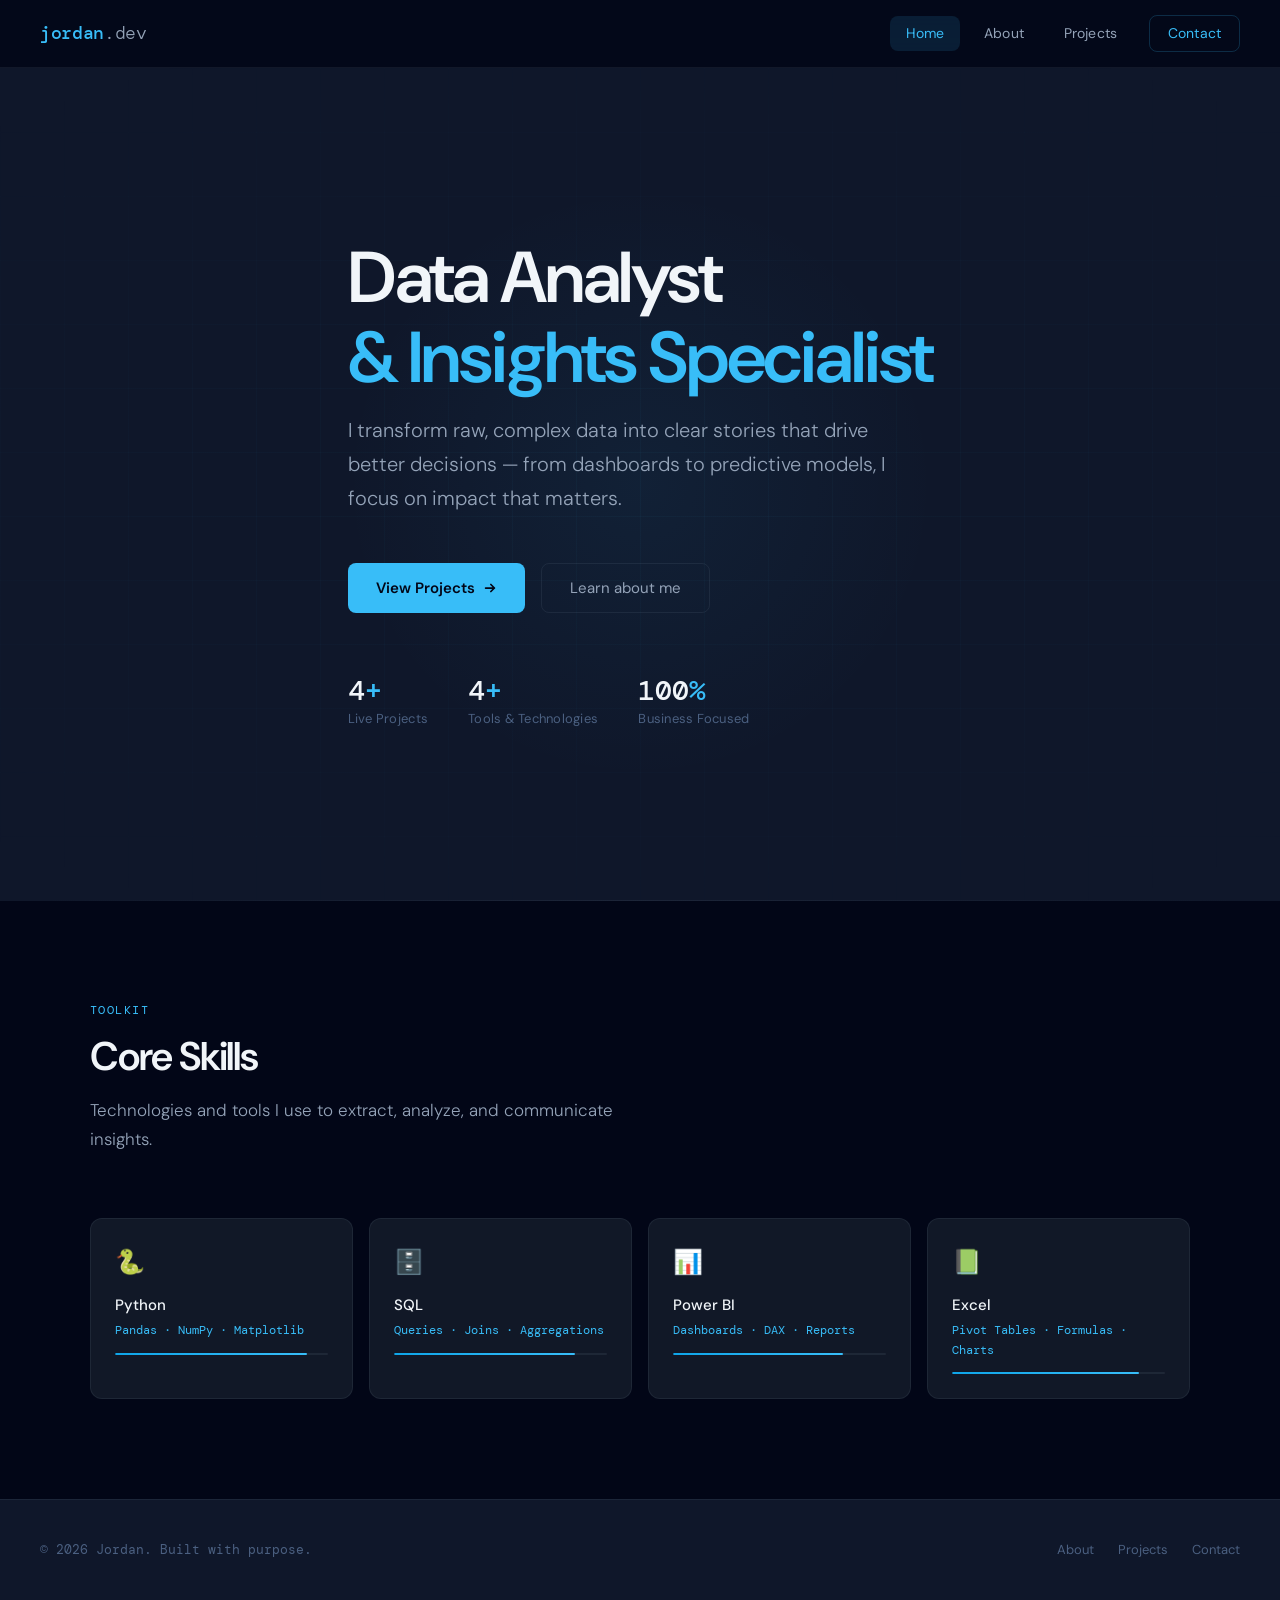
==== index.html @ f8211d47 "first commit" ====
<!doctype html>
<html lang="en">
  <head>
    <meta charset="UTF-8" />
    <meta name="viewport" content="width=device-width, initial-scale=1.0" />
    <title>Jordan — Data Analyst</title>
    <link rel="stylesheet" href="style.css" />
  </head>
  <body>
    <header class="site-header">
      <a href="index.html" class="logo">jordan<span>.dev</span></a>
      <nav>
        <a href="index.html" class="active">Home</a>
        <a href="about.html">About</a>
        <a href="projects.html">Projects</a>
        <a href="contact.html" class="nav-cta">Contact</a>
      </nav>
      <button class="hamburger" aria-label="Open menu">
        <span></span><span></span><span></span>
      </button>
    </header>

    <nav class="mobile-nav">
      <a href="index.html" class="active">Home</a>
      <a href="about.html">About</a>
      <a href="projects.html">Projects</a>
      <a href="contact.html">Contact</a>
    </nav>

    <div class="page-content">
      <!-- HERO -->
      <section class="hero">
        <div class="hero-grid"></div>
        <div class="hero-glow"></div>
        <div class="hero-content">
          <h1>
            Data Analyst
            <span class="accent">&amp; Insights Specialist</span>
          </h1>
          <p class="hero-sub">
            I transform raw, complex data into clear stories that drive better
            decisions — from dashboards to predictive models, I focus on impact
            that matters.
          </p>
          <div class="hero-actions">
            <a href="projects.html" class="btn-primary">
              View Projects
              <svg
                viewBox="0 0 16 16"
                fill="none"
                stroke="currentColor"
                stroke-width="2"
                stroke-linecap="round"
                stroke-linejoin="round"
                width="14"
                height="14"
              >
                <path d="M3 8h10M9 4l4 4-4 4" />
              </svg>
            </a>
            <a href="about.html" class="btn-ghost">Learn about me</a>
          </div>
          <div class="hero-stats">
            <div class="hero-stat">
              <div class="number">4<span>+</span></div>
              <div class="label">Live Projects</div>
            </div>
            <div class="hero-stat">
              <div class="number">4<span>+</span></div>
              <div class="label">Tools & Technologies</div>
            </div>
            <div class="hero-stat">
              <div class="number">100<span>%</span></div>
              <div class="label">Business Focused</div>
            </div>
          </div>
        </div>
      </section>

      <div class="divider"></div>

      <!-- SKILLS -->
      <section class="section skills-section">
        <div class="section-inner">
          <div class="section-header fade-in">
            <div class="section-label">Toolkit</div>
            <h2 class="section-title">Core Skills</h2>
            <p class="section-desc">
              Technologies and tools I use to extract, analyze, and communicate
              insights.
            </p>
          </div>

          <div class="skills-grid">
            <div class="skill-card fade-in fade-in-delay-1">
              <div class="skill-icon">🐍</div>
              <div class="skill-name">Python</div>
              <div class="skill-level">Pandas · NumPy · Matplotlib</div>
              <div class="skill-bar">
                <div class="skill-bar-fill" style="width: 90%"></div>
              </div>
            </div>
            <div class="skill-card fade-in fade-in-delay-2">
              <div class="skill-icon">🗄️</div>
              <div class="skill-name">SQL</div>
              <div class="skill-level">Queries · Joins · Aggregations</div>
              <div class="skill-bar">
                <div class="skill-bar-fill" style="width: 85%"></div>
              </div>
            </div>
            <div class="skill-card fade-in fade-in-delay-3">
              <div class="skill-icon">📊</div>
              <div class="skill-name">Power BI</div>
              <div class="skill-level">Dashboards · DAX · Reports</div>
              <div class="skill-bar">
                <div class="skill-bar-fill" style="width: 80%"></div>
              </div>
            </div>
            <div class="skill-card fade-in fade-in-delay-4">
              <div class="skill-icon">📗</div>
              <div class="skill-name">Excel</div>
              <div class="skill-level">Pivot Tables · Formulas · Charts</div>
              <div class="skill-bar">
                <div class="skill-bar-fill" style="width: 88%"></div>
              </div>
            </div>
          </div>
        </div>
      </section>

      <!-- FOOTER -->
      <footer>
        <p>© 2026 Jordan. Built with purpose.</p>
        <div class="footer-links">
          <a href="about.html">About</a>
          <a href="projects.html">Projects</a>
          <a href="contact.html">Contact</a>
        </div>
      </footer>
    </div>

    <script>
      (function () {
        const header = document.querySelector(".site-header");
        const hamburger = document.querySelector(".hamburger");
        const mobileNav = document.querySelector(".mobile-nav");

        window.addEventListener("scroll", () => {
          header.classList.toggle("scrolled", window.scrollY > 20);
        });

        hamburger.addEventListener("click", () => {
          mobileNav.classList.toggle("open");
        });

        const observer = new IntersectionObserver(
          (entries) => {
            entries.forEach((e) => {
              if (e.isIntersecting) {
                e.target.classList.add("visible");
                observer.unobserve(e.target);
              }
            });
          },
          { threshold: 0.1 },
        );

        document
          .querySelectorAll(".fade-in")
          .forEach((el) => observer.observe(el));
      })();
    </script>
  </body>
</html>
---- style.css ----
@import url("https://fonts.googleapis.com/css2?family=DM+Sans:ital,opsz,wght@0,9..40,300;0,9..40,400;0,9..40,500;0,9..40,600;1,9..40,300&family=DM+Mono:wght@300;400;500&display=swap");

*,
*::before,
*::after {
  margin: 0;
  padding: 0;
  box-sizing: border-box;
}

:root {
  --navy: #0f172a;
  --navy-deep: #020617;
  --navy-mid: #0f1f3d;
  --surface: #111827;
  --surface-2: #1e293b;
  --surface-3: #1a2744;
  --sky: #38bdf8;
  --sky-dim: #0ea5e9;
  --sky-glow: rgba(56, 189, 248, 0.12);
  --sky-border: rgba(56, 189, 248, 0.25);
  --text-primary: #f1f5f9;
  --text-secondary: #94a3b8;
  --text-muted: #4b6081;
  --border: rgba(148, 163, 184, 0.1);
  --border-sky: rgba(56, 189, 248, 0.2);
  --font-sans: "DM Sans", sans-serif;
  --font-mono: "DM Mono", monospace;
  --radius: 12px;
  --radius-sm: 8px;
  --radius-lg: 20px;
  --transition: 0.25s ease;
  --shadow-sky: 0 0 40px rgba(56, 189, 248, 0.08);
}

html {
  scroll-behavior: smooth;
}

body {
  font-family: var(--font-sans);
  background: var(--navy);
  color: var(--text-primary);
  line-height: 1.6;
  font-size: 16px;
  -webkit-font-smoothing: antialiased;
  overflow-x: hidden;
}

/* ─── SCROLLBAR ─── */
::-webkit-scrollbar {
  width: 4px;
}
::-webkit-scrollbar-track {
  background: var(--navy-deep);
}
::-webkit-scrollbar-thumb {
  background: var(--sky-dim);
  border-radius: 4px;
}

/* ─── SELECTION ─── */
::selection {
  background: rgba(56, 189, 248, 0.2);
  color: var(--sky);
}

/* ─── HEADER / NAV ─── */
.site-header {
  position: fixed;
  top: 0;
  left: 0;
  right: 0;
  z-index: 100;
  padding: 0 40px;
  height: 68px;
  display: flex;
  align-items: center;
  justify-content: space-between;
  background: rgba(2, 6, 23, 0.85);
  backdrop-filter: blur(20px);
  -webkit-backdrop-filter: blur(20px);
  border-bottom: 1px solid var(--border);
  transition: border-color var(--transition);
}

.site-header.scrolled {
  border-bottom-color: var(--border-sky);
}

.logo {
  font-family: var(--font-mono);
  font-size: 1.1rem;
  font-weight: 500;
  color: var(--sky);
  text-decoration: none;
  letter-spacing: -0.02em;
}

.logo span {
  color: var(--text-secondary);
  font-weight: 300;
}

nav {
  display: flex;
  align-items: center;
  gap: 8px;
}

nav a {
  font-size: 0.875rem;
  font-weight: 400;
  color: var(--text-secondary);
  text-decoration: none;
  padding: 6px 16px;
  border-radius: var(--radius-sm);
  transition:
    color var(--transition),
    background var(--transition);
  letter-spacing: 0.01em;
}

nav a:hover {
  color: var(--text-primary);
  background: rgba(255, 255, 255, 0.05);
}

nav a.active {
  color: var(--sky);
  background: var(--sky-glow);
}

.nav-cta {
  margin-left: 8px;
  padding: 6px 18px !important;
  border: 1px solid var(--border-sky) !important;
  color: var(--sky) !important;
  border-radius: var(--radius-sm) !important;
}

.nav-cta:hover {
  background: var(--sky-glow) !important;
}

/* ─── HAMBURGER ─── */
.hamburger {
  display: none;
  flex-direction: column;
  gap: 5px;
  cursor: pointer;
  background: none;
  border: none;
  padding: 4px;
}

.hamburger span {
  display: block;
  width: 22px;
  height: 2px;
  background: var(--text-secondary);
  border-radius: 2px;
  transition: all var(--transition);
}

.mobile-nav {
  display: none;
  position: fixed;
  top: 68px;
  left: 0;
  right: 0;
  background: rgba(2, 6, 23, 0.97);
  backdrop-filter: blur(20px);
  padding: 16px 24px 24px;
  border-bottom: 1px solid var(--border);
  z-index: 99;
  flex-direction: column;
  gap: 4px;
}

.mobile-nav.open {
  display: flex;
}

.mobile-nav a {
  font-size: 0.9375rem;
  color: var(--text-secondary);
  text-decoration: none;
  padding: 12px 16px;
  border-radius: var(--radius-sm);
  transition: all var(--transition);
}

.mobile-nav a:hover,
.mobile-nav a.active {
  color: var(--sky);
  background: var(--sky-glow);
}

/* ─── PAGE WRAPPER ─── */
.page-content {
  padding-top: 68px;
}

/* ─── HERO ─── */
.hero {
  min-height: calc(100vh - 68px);
  display: flex;
  align-items: center;
  position: relative;
  padding: 60px 40px;
  overflow: hidden;
}

.hero-grid {
  position: absolute;
  inset: 0;
  background-image:
    linear-gradient(rgba(56, 189, 248, 0.04) 1px, transparent 1px),
    linear-gradient(90deg, rgba(56, 189, 248, 0.04) 1px, transparent 1px);
  background-size: 64px 64px;
  mask-image: radial-gradient(ellipse 80% 60% at 50% 50%, black, transparent);
}

.hero-glow {
  position: absolute;
  width: 600px;
  height: 600px;
  border-radius: 50%;
  background: radial-gradient(
    circle,
    rgba(56, 189, 248, 0.06),
    transparent 70%
  );
  top: 50%;
  left: 50%;
  transform: translate(-50%, -50%);
  pointer-events: none;
}

.hero-content {
  max-width: 900px;
  margin: 0 auto;
  position: relative;
  z-index: 1;
}

.hero-badge {
  display: inline-flex;
  align-items: center;
  gap: 8px;
  font-family: var(--font-mono);
  font-size: 0.8125rem;
  color: var(--sky);
  background: var(--sky-glow);
  border: 1px solid var(--sky-border);
  padding: 6px 14px;
  border-radius: 100px;
  margin-bottom: 32px;
  letter-spacing: 0.02em;
}

.hero-badge::before {
  content: "";
  width: 6px;
  height: 6px;
  border-radius: 50%;
  background: var(--sky);
  animation: pulse 2s ease-in-out infinite;
}

@keyframes pulse {
  0%,
  100% {
    opacity: 1;
  }
  50% {
    opacity: 0.4;
  }
}

.hero h1 {
  font-size: clamp(2.5rem, 6vw, 4.5rem);
  font-weight: 600;
  line-height: 1.1;
  letter-spacing: -0.03em;
  color: var(--text-primary);
  margin-bottom: 16px;
}

.hero h1 .accent {
  color: var(--sky);
  display: block;
}

.hero-sub {
  font-size: clamp(1rem, 2vw, 1.25rem);
  color: var(--text-secondary);
  font-weight: 300;
  max-width: 560px;
  margin-bottom: 48px;
  line-height: 1.7;
}

.hero-actions {
  display: flex;
  align-items: center;
  gap: 16px;
  flex-wrap: wrap;
}

.btn-primary {
  display: inline-flex;
  align-items: center;
  gap: 8px;
  padding: 13px 28px;
  background: var(--sky);
  color: var(--navy-deep);
  font-family: var(--font-sans);
  font-size: 0.9375rem;
  font-weight: 600;
  text-decoration: none;
  border-radius: var(--radius-sm);
  transition: all var(--transition);
  border: none;
  cursor: pointer;
}

.btn-primary:hover {
  background: #7dd3fc;
  transform: translateY(-1px);
  box-shadow: 0 8px 24px rgba(56, 189, 248, 0.25);
}

.btn-ghost {
  display: inline-flex;
  align-items: center;
  gap: 8px;
  padding: 12px 28px;
  background: transparent;
  color: var(--text-secondary);
  font-family: var(--font-sans);
  font-size: 0.9375rem;
  font-weight: 400;
  text-decoration: none;
  border: 1px solid var(--border);
  border-radius: var(--radius-sm);
  transition: all var(--transition);
}

.btn-ghost:hover {
  color: var(--text-primary);
  border-color: var(--text-secondary);
}

.hero-stats {
  display: flex;
  gap: 40px;
  margin-top: 64px;
  flex-wrap: wrap;
}

.hero-stat .number {
  font-family: var(--font-mono);
  font-size: 1.75rem;
  font-weight: 500;
  color: var(--text-primary);
  line-height: 1;
}

.hero-stat .number span {
  color: var(--sky);
}

.hero-stat .label {
  font-size: 0.8125rem;
  color: var(--text-muted);
  margin-top: 4px;
  letter-spacing: 0.02em;
}

/* ─── SECTIONS ─── */
.section {
  padding: 100px 40px;
}

.section-inner {
  max-width: 1100px;
  margin: 0 auto;
}

.section-label {
  font-family: var(--font-mono);
  font-size: 0.75rem;
  font-weight: 400;
  color: var(--sky);
  letter-spacing: 0.12em;
  text-transform: uppercase;
  margin-bottom: 12px;
}

.section-title {
  font-size: clamp(1.75rem, 3.5vw, 2.5rem);
  font-weight: 600;
  letter-spacing: -0.03em;
  color: var(--text-primary);
  line-height: 1.2;
  margin-bottom: 16px;
}

.section-desc {
  font-size: 1.0625rem;
  color: var(--text-secondary);
  font-weight: 300;
  max-width: 560px;
  line-height: 1.7;
}

.section-header {
  margin-bottom: 64px;
}

/* ─── SKILLS ─── */
.skills-section {
  background: var(--navy-deep);
}

.skills-grid {
  display: grid;
  grid-template-columns: repeat(auto-fit, minmax(200px, 1fr));
  gap: 16px;
}

.skill-card {
  background: var(--surface);
  border: 1px solid var(--border);
  border-radius: var(--radius);
  padding: 24px;
  transition: all var(--transition);
  cursor: default;
  position: relative;
  overflow: hidden;
}

.skill-card::after {
  content: "";
  position: absolute;
  inset: 0;
  background: linear-gradient(135deg, var(--sky-glow), transparent);
  opacity: 0;
  transition: opacity var(--transition);
  border-radius: var(--radius);
}

.skill-card:hover {
  border-color: var(--border-sky);
  transform: translateY(-2px);
}

.skill-card:hover::after {
  opacity: 1;
}

.skill-icon {
  font-size: 1.5rem;
  margin-bottom: 12px;
}

.skill-name {
  font-size: 0.9375rem;
  font-weight: 500;
  color: var(--text-primary);
  margin-bottom: 4px;
}

.skill-level {
  font-family: var(--font-mono);
  font-size: 0.75rem;
  color: var(--sky);
}

.skill-bar {
  margin-top: 12px;
  height: 2px;
  background: var(--border);
  border-radius: 2px;
  overflow: hidden;
}

.skill-bar-fill {
  height: 100%;
  background: linear-gradient(90deg, var(--sky-dim), var(--sky));
  border-radius: 2px;
  transform-origin: left;
  animation: barGrow 1.2s ease-out forwards;
  transform: scaleX(0);
}

@keyframes barGrow {
  to {
    transform: scaleX(1);
  }
}

/* ─── PROJECT CARDS ─── */
.projects-grid {
  display: grid;
  grid-template-columns: repeat(auto-fit, minmax(300px, 1fr));
  gap: 24px;
}

.project-card {
  background: var(--surface);
  border: 1px solid var(--border);
  border-radius: var(--radius-lg);
  padding: 28px;
  transition: all var(--transition);
  display: flex;
  flex-direction: column;
  text-decoration: none;
  color: inherit;
  position: relative;
  overflow: hidden;
}

.project-card::before {
  content: "";
  position: absolute;
  top: 0;
  left: 0;
  right: 0;
  height: 2px;
  background: linear-gradient(90deg, transparent, var(--sky), transparent);
  opacity: 0;
  transition: opacity var(--transition);
}

.project-card:hover {
  border-color: var(--sky-border);
  transform: translateY(-4px);
  box-shadow: var(--shadow-sky);
}

.project-card:hover::before {
  opacity: 1;
}

.project-number {
  font-family: var(--font-mono);
  font-size: 0.75rem;
  color: var(--sky);
  margin-bottom: 20px;
  opacity: 0.7;
}

.project-title {
  font-size: 1.0625rem;
  font-weight: 600;
  color: var(--text-primary);
  letter-spacing: -0.01em;
  margin-bottom: 10px;
}

.project-desc {
  font-size: 0.9rem;
  color: var(--text-secondary);
  line-height: 1.65;
  flex: 1;
  font-weight: 300;
}

.project-tags {
  display: flex;
  gap: 6px;
  flex-wrap: wrap;
  margin-top: 20px;
}

.tag {
  font-family: var(--font-mono);
  font-size: 0.7rem;
  color: var(--sky);
  background: var(--sky-glow);
  border: 1px solid var(--sky-border);
  padding: 3px 10px;
  border-radius: 100px;
  letter-spacing: 0.03em;
}

.project-link {
  display: inline-flex;
  align-items: center;
  gap: 6px;
  margin-top: 20px;
  font-size: 0.875rem;
  color: var(--sky);
  font-weight: 500;
  text-decoration: none;
  transition: gap var(--transition);
}

.project-link:hover {
  gap: 10px;
}

.project-link svg {
  width: 14px;
  height: 14px;
}

/* ─── ABOUT PAGE ─── */
.about-grid {
  display: grid;
  grid-template-columns: 1fr 1.6fr;
  gap: 80px;
  align-items: start;
}

.about-left {
  position: sticky;
  top: 100px;
}

.avatar-wrap {
  width: 200px;
  height: 200px;
  border-radius: var(--radius-lg);
  background: var(--surface-3);
  border: 1px solid var(--border-sky);
  display: flex;
  align-items: center;
  justify-content: center;
  font-family: var(--font-mono);
  font-size: 4rem;
  color: var(--sky);
  margin-bottom: 28px;
  position: relative;
  overflow: hidden;
}

.avatar-wrap::before {
  content: "";
  position: absolute;
  inset: -1px;
  border-radius: var(--radius-lg);
  background: linear-gradient(
    135deg,
    var(--sky-border),
    transparent 60%,
    var(--sky-border)
  );
  z-index: -1;
}

.about-name {
  font-size: 1.375rem;
  font-weight: 600;
  letter-spacing: -0.02em;
  color: var(--text-primary);
  margin-bottom: 4px;
}

.about-role {
  font-size: 0.9375rem;
  color: var(--sky);
  font-family: var(--font-mono);
  font-weight: 300;
}

.about-links {
  display: flex;
  gap: 12px;
  margin-top: 24px;
}

.icon-link {
  width: 40px;
  height: 40px;
  border-radius: var(--radius-sm);
  background: var(--surface);
  border: 1px solid var(--border);
  display: flex;
  align-items: center;
  justify-content: center;
  color: var(--text-secondary);
  text-decoration: none;
  transition: all var(--transition);
}

.icon-link:hover {
  border-color: var(--sky-border);
  color: var(--sky);
  background: var(--sky-glow);
}

.icon-link svg {
  width: 18px;
  height: 18px;
}

.about-right h3 {
  font-size: 1.1rem;
  font-weight: 600;
  color: var(--text-primary);
  letter-spacing: -0.02em;
  margin-bottom: 12px;
  margin-top: 40px;
  padding-top: 40px;
  border-top: 1px solid var(--border);
}

.about-right h3:first-child {
  margin-top: 0;
  padding-top: 0;
  border-top: none;
}

.about-right p {
  font-size: 1rem;
  color: var(--text-secondary);
  line-height: 1.8;
  font-weight: 300;
}

.highlight-text {
  font-size: 1.1875rem;
  font-weight: 500;
  color: var(--text-primary);
  line-height: 1.65;
  border-left: 2px solid var(--sky);
  padding-left: 20px;
  margin-bottom: 28px;
}

.checklist {
  list-style: none;
  display: flex;
  flex-direction: column;
  gap: 10px;
}

.checklist li {
  display: flex;
  align-items: flex-start;
  gap: 10px;
  font-size: 0.9375rem;
  color: var(--text-secondary);
  font-weight: 300;
}

.checklist li::before {
  content: "";
  width: 16px;
  height: 16px;
  min-width: 16px;
  background: var(--sky-glow);
  border: 1px solid var(--sky-border);
  border-radius: 4px;
  margin-top: 2px;
  background-image: url("data:image/svg+xml,%3Csvg xmlns='http://www.w3.org/2000/svg' viewBox='0 0 16 16'%3E%3Cpath stroke='%2338bdf8' stroke-width='1.5' stroke-linecap='round' stroke-linejoin='round' fill='none' d='M3 8l3 3 7-6'/%3E%3C/svg%3E");
  background-size: 12px;
  background-position: center;
  background-repeat: no-repeat;
}

.skills-inline {
  display: flex;
  flex-wrap: wrap;
  gap: 8px;
}

.skill-pill {
  font-family: var(--font-mono);
  font-size: 0.8125rem;
  color: var(--text-secondary);
  background: var(--surface);
  border: 1px solid var(--border);
  padding: 5px 14px;
  border-radius: 100px;
  transition: all var(--transition);
}

.skill-pill:hover {
  border-color: var(--sky-border);
  color: var(--sky);
  background: var(--sky-glow);
}

.cta-box {
  margin-top: 48px;
  padding: 32px;
  background: var(--surface);
  border: 1px solid var(--border);
  border-radius: var(--radius-lg);
  display: flex;
  align-items: center;
  justify-content: space-between;
  gap: 24px;
  flex-wrap: wrap;
}

.cta-box p {
  font-size: 1.0625rem;
  font-weight: 400;
  color: var(--text-secondary) !important;
  margin: 0;
  font-weight: 300;
}

.cta-box strong {
  color: var(--text-primary);
  font-weight: 600;
  display: block;
  margin-bottom: 4px;
  font-size: 1.125rem;
}

/* ─── CONTACT ─── */
.contact-grid {
  display: grid;
  grid-template-columns: 1fr 1.5fr;
  gap: 80px;
  align-items: start;
}

.contact-info h3 {
  font-size: 1rem;
  font-weight: 500;
  color: var(--text-primary);
  margin-bottom: 8px;
}

.contact-info p {
  font-size: 0.9375rem;
  color: var(--text-secondary);
  line-height: 1.7;
  font-weight: 300;
}

.contact-detail {
  display: flex;
  align-items: center;
  gap: 12px;
  padding: 16px 0;
  border-bottom: 1px solid var(--border);
}

.contact-detail:first-child {
  border-top: 1px solid var(--border);
  margin-top: 32px;
}

.contact-icon {
  width: 36px;
  height: 36px;
  min-width: 36px;
  border-radius: var(--radius-sm);
  background: var(--sky-glow);
  border: 1px solid var(--sky-border);
  display: flex;
  align-items: center;
  justify-content: center;
}

.contact-icon svg {
  width: 16px;
  height: 16px;
  color: var(--sky);
}

.contact-detail-text .label {
  font-family: var(--font-mono);
  font-size: 0.7rem;
  color: var(--text-muted);
  letter-spacing: 0.08em;
  text-transform: uppercase;
  margin-bottom: 2px;
}

.contact-detail-text .value {
  font-size: 0.9375rem;
  color: var(--text-primary);
}

/* ─── FORM ─── */
.form-card {
  background: var(--surface);
  border: 1px solid var(--border);
  border-radius: var(--radius-lg);
  padding: 40px;
}

.form-group {
  margin-bottom: 20px;
}

.form-group label {
  display: block;
  font-size: 0.8125rem;
  font-weight: 500;
  color: var(--text-secondary);
  margin-bottom: 8px;
  letter-spacing: 0.02em;
}

.form-group input,
.form-group textarea,
.form-group select {
  width: 100%;
  background: var(--navy);
  border: 1px solid var(--border);
  border-radius: var(--radius-sm);
  padding: 12px 16px;
  color: var(--text-primary);
  font-family: var(--font-sans);
  font-size: 0.9375rem;
  transition:
    border-color var(--transition),
    box-shadow var(--transition);
  outline: none;
  appearance: none;
}

.form-group input::placeholder,
.form-group textarea::placeholder {
  color: var(--text-muted);
}

.form-group input:focus,
.form-group textarea:focus {
  border-color: var(--sky-border);
  box-shadow: 0 0 0 3px rgba(56, 189, 248, 0.08);
}

.form-group textarea {
  height: 140px;
  resize: vertical;
}

.form-row {
  display: grid;
  grid-template-columns: 1fr 1fr;
  gap: 16px;
}

/* ─── FOOTER ─── */
footer {
  padding: 40px;
  border-top: 1px solid var(--border);
  display: flex;
  align-items: center;
  justify-content: space-between;
  flex-wrap: wrap;
  gap: 16px;
}

footer p {
  font-family: var(--font-mono);
  font-size: 0.8125rem;
  color: var(--text-muted);
}

footer .footer-links {
  display: flex;
  gap: 24px;
}

footer .footer-links a {
  font-size: 0.8125rem;
  color: var(--text-muted);
  text-decoration: none;
  transition: color var(--transition);
}

footer .footer-links a:hover {
  color: var(--sky);
}

/* ─── DIVIDER ─── */
.divider {
  height: 1px;
  background: linear-gradient(90deg, transparent, var(--border), transparent);
  margin: 0 40px;
}

/* ─── FADE-IN ANIMATIONS ─── */
.fade-in {
  opacity: 0;
  transform: translateY(20px);
  transition:
    opacity 0.6s ease,
    transform 0.6s ease;
}

.fade-in.visible {
  opacity: 1;
  transform: translateY(0);
}

.fade-in-delay-1 {
  transition-delay: 0.1s;
}
.fade-in-delay-2 {
  transition-delay: 0.2s;
}
.fade-in-delay-3 {
  transition-delay: 0.3s;
}
.fade-in-delay-4 {
  transition-delay: 0.4s;
}

/* ─── RESPONSIVE ─── */
@media (max-width: 1024px) {
  .about-grid {
    grid-template-columns: 1fr;
    gap: 48px;
  }

  .about-left {
    position: static;
    display: flex;
    gap: 28px;
    align-items: flex-start;
    flex-wrap: wrap;
  }

  .contact-grid {
    grid-template-columns: 1fr;
    gap: 48px;
  }
}

@media (max-width: 768px) {
  .site-header {
    padding: 0 20px;
  }

  nav {
    display: none;
  }

  .hamburger {
    display: flex;
  }

  .hero {
    padding: 48px 20px;
  }

  .section {
    padding: 64px 20px;
  }

  .hero-stats {
    gap: 28px;
  }

  .hero-actions {
    flex-direction: column;
    align-items: flex-start;
  }

  .skills-grid {
    grid-template-columns: repeat(2, 1fr);
  }

  .projects-grid {
    grid-template-columns: 1fr;
  }

  .form-row {
    grid-template-columns: 1fr;
  }

  .form-card {
    padding: 24px;
  }

  footer {
    padding: 24px 20px;
    flex-direction: column;
    text-align: center;
  }

  .divider {
    margin: 0 20px;
  }

  .cta-box {
    flex-direction: column;
    align-items: flex-start;
    padding: 24px;
  }

  .about-left {
    flex-direction: column;
    gap: 20px;
  }
}

@media (max-width: 480px) {
  .skills-grid {
    grid-template-columns: 1fr;
  }

  .hero h1 {
    font-size: 2rem;
  }
}
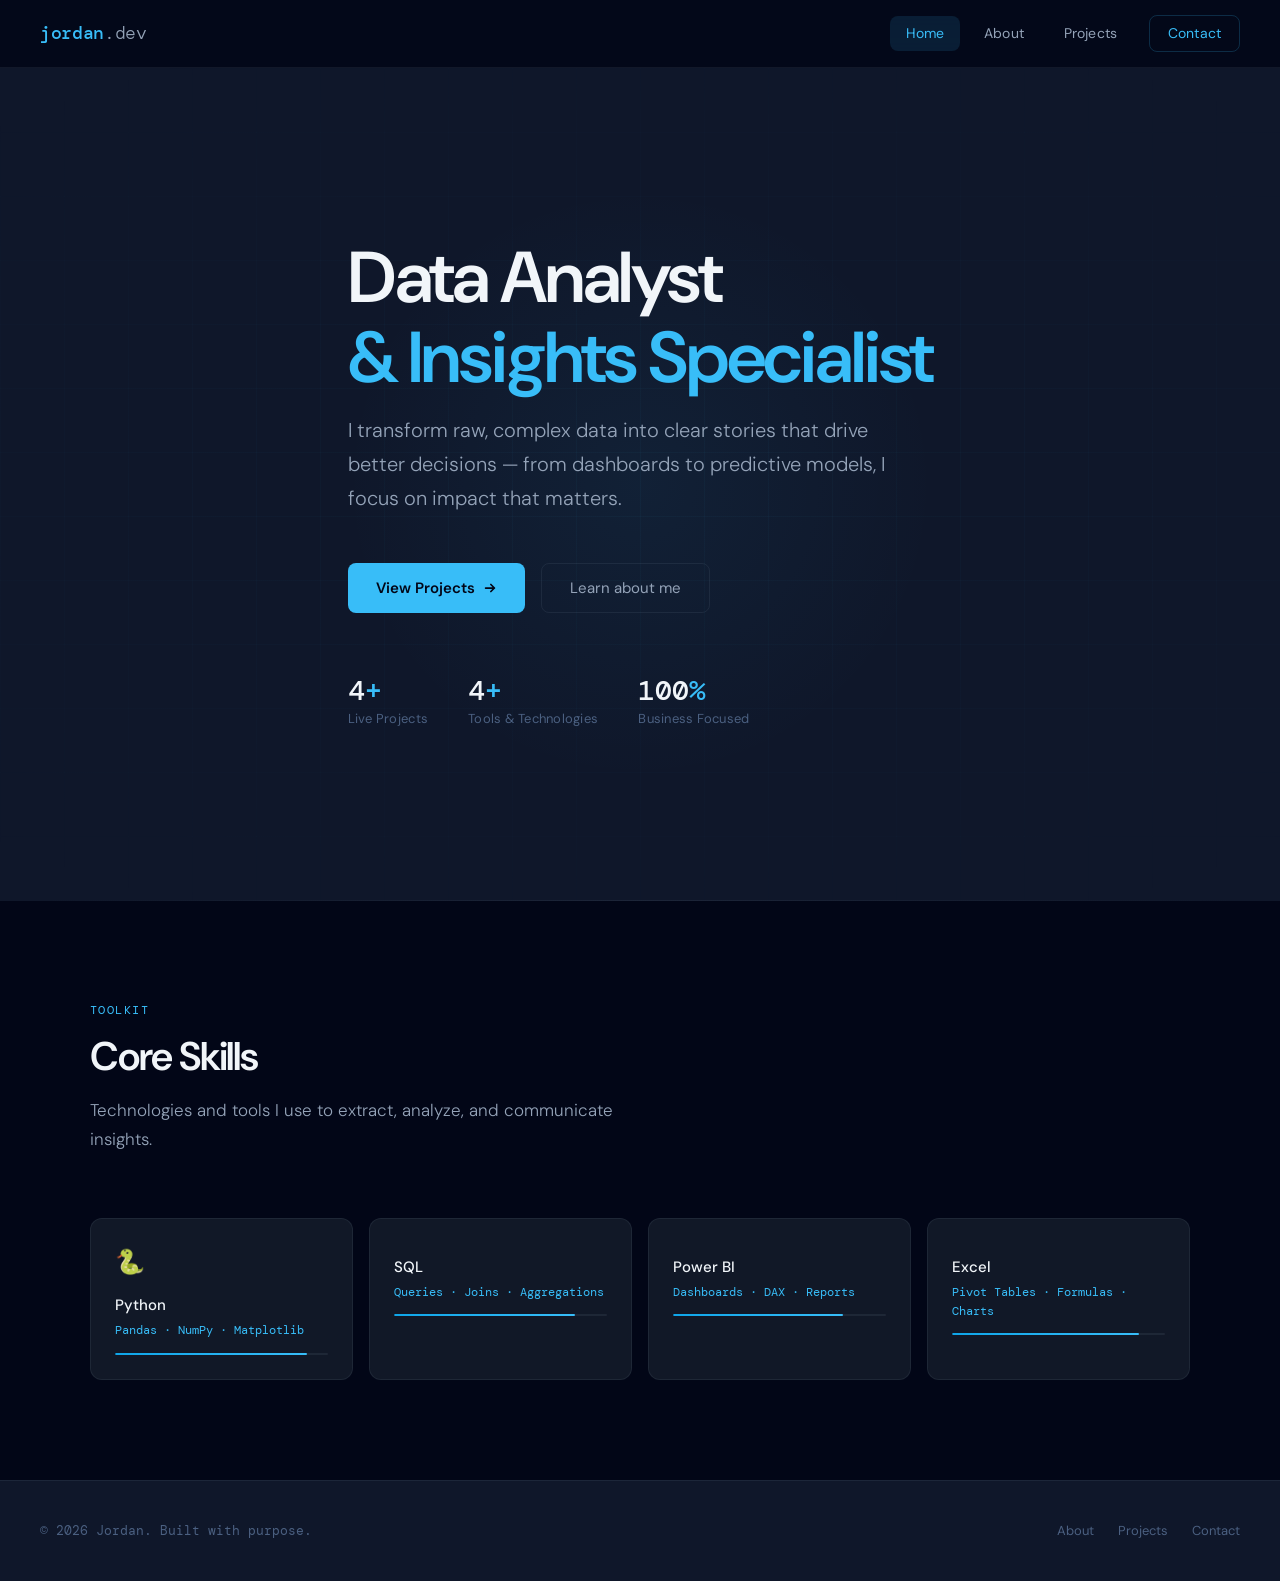
==== commit 10bbfd65: "Emojis were removed from index.html" ====
--- a/index.html
+++ b/index.html
@@ -101,7 +101,7 @@
               </div>
             </div>
             <div class="skill-card fade-in fade-in-delay-2">
-              <div class="skill-icon">🗄️</div>
+              <div class="skill-icon"></div>
               <div class="skill-name">SQL</div>
               <div class="skill-level">Queries · Joins · Aggregations</div>
               <div class="skill-bar">
@@ -109,7 +109,7 @@
               </div>
             </div>
             <div class="skill-card fade-in fade-in-delay-3">
-              <div class="skill-icon">📊</div>
+              <div class="skill-icon"></div>
               <div class="skill-name">Power BI</div>
               <div class="skill-level">Dashboards · DAX · Reports</div>
               <div class="skill-bar">
@@ -117,7 +117,7 @@
               </div>
             </div>
             <div class="skill-card fade-in fade-in-delay-4">
-              <div class="skill-icon">📗</div>
+              <div class="skill-icon"></div>
               <div class="skill-name">Excel</div>
               <div class="skill-level">Pivot Tables · Formulas · Charts</div>
               <div class="skill-bar">
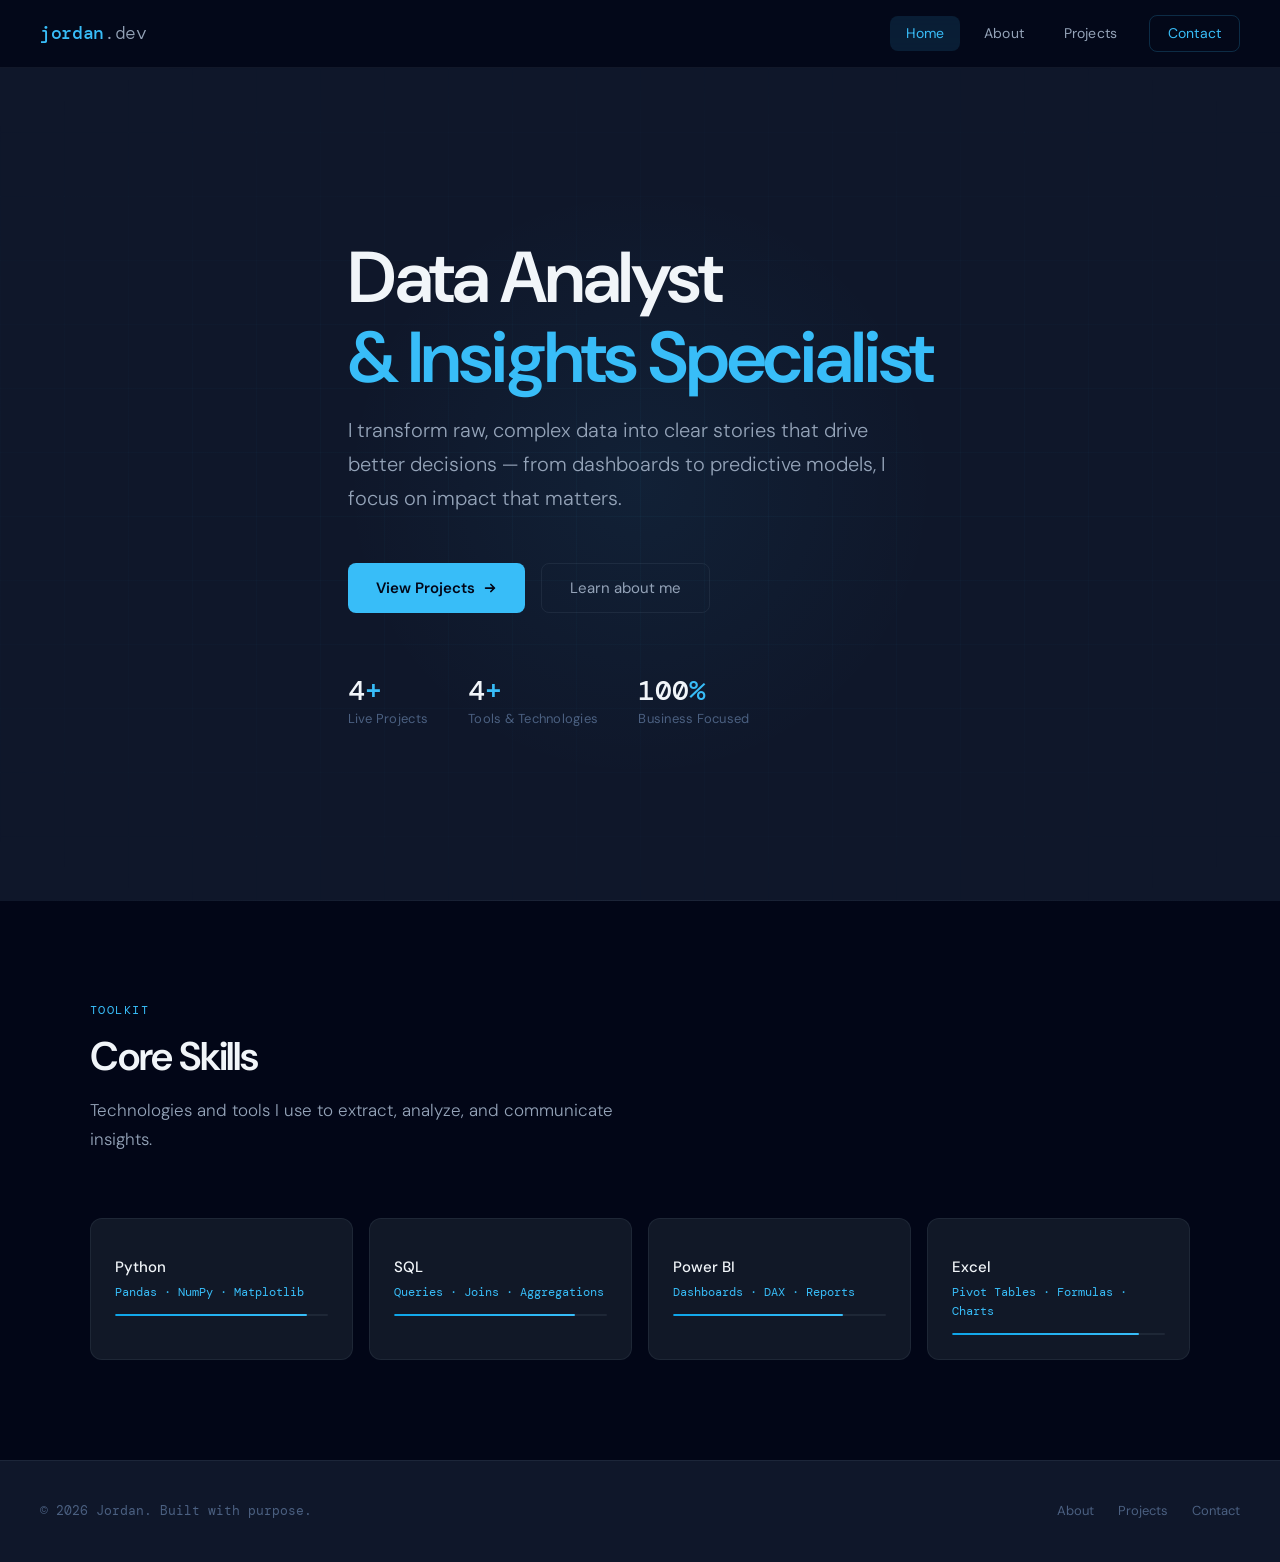
==== commit 062e7e7c: "Emoji is removed from index.html" ====
--- a/index.html
+++ b/index.html
@@ -93,7 +93,7 @@
 
           <div class="skills-grid">
             <div class="skill-card fade-in fade-in-delay-1">
-              <div class="skill-icon">🐍</div>
+              <div class="skill-icon"></div>
               <div class="skill-name">Python</div>
               <div class="skill-level">Pandas · NumPy · Matplotlib</div>
               <div class="skill-bar">
